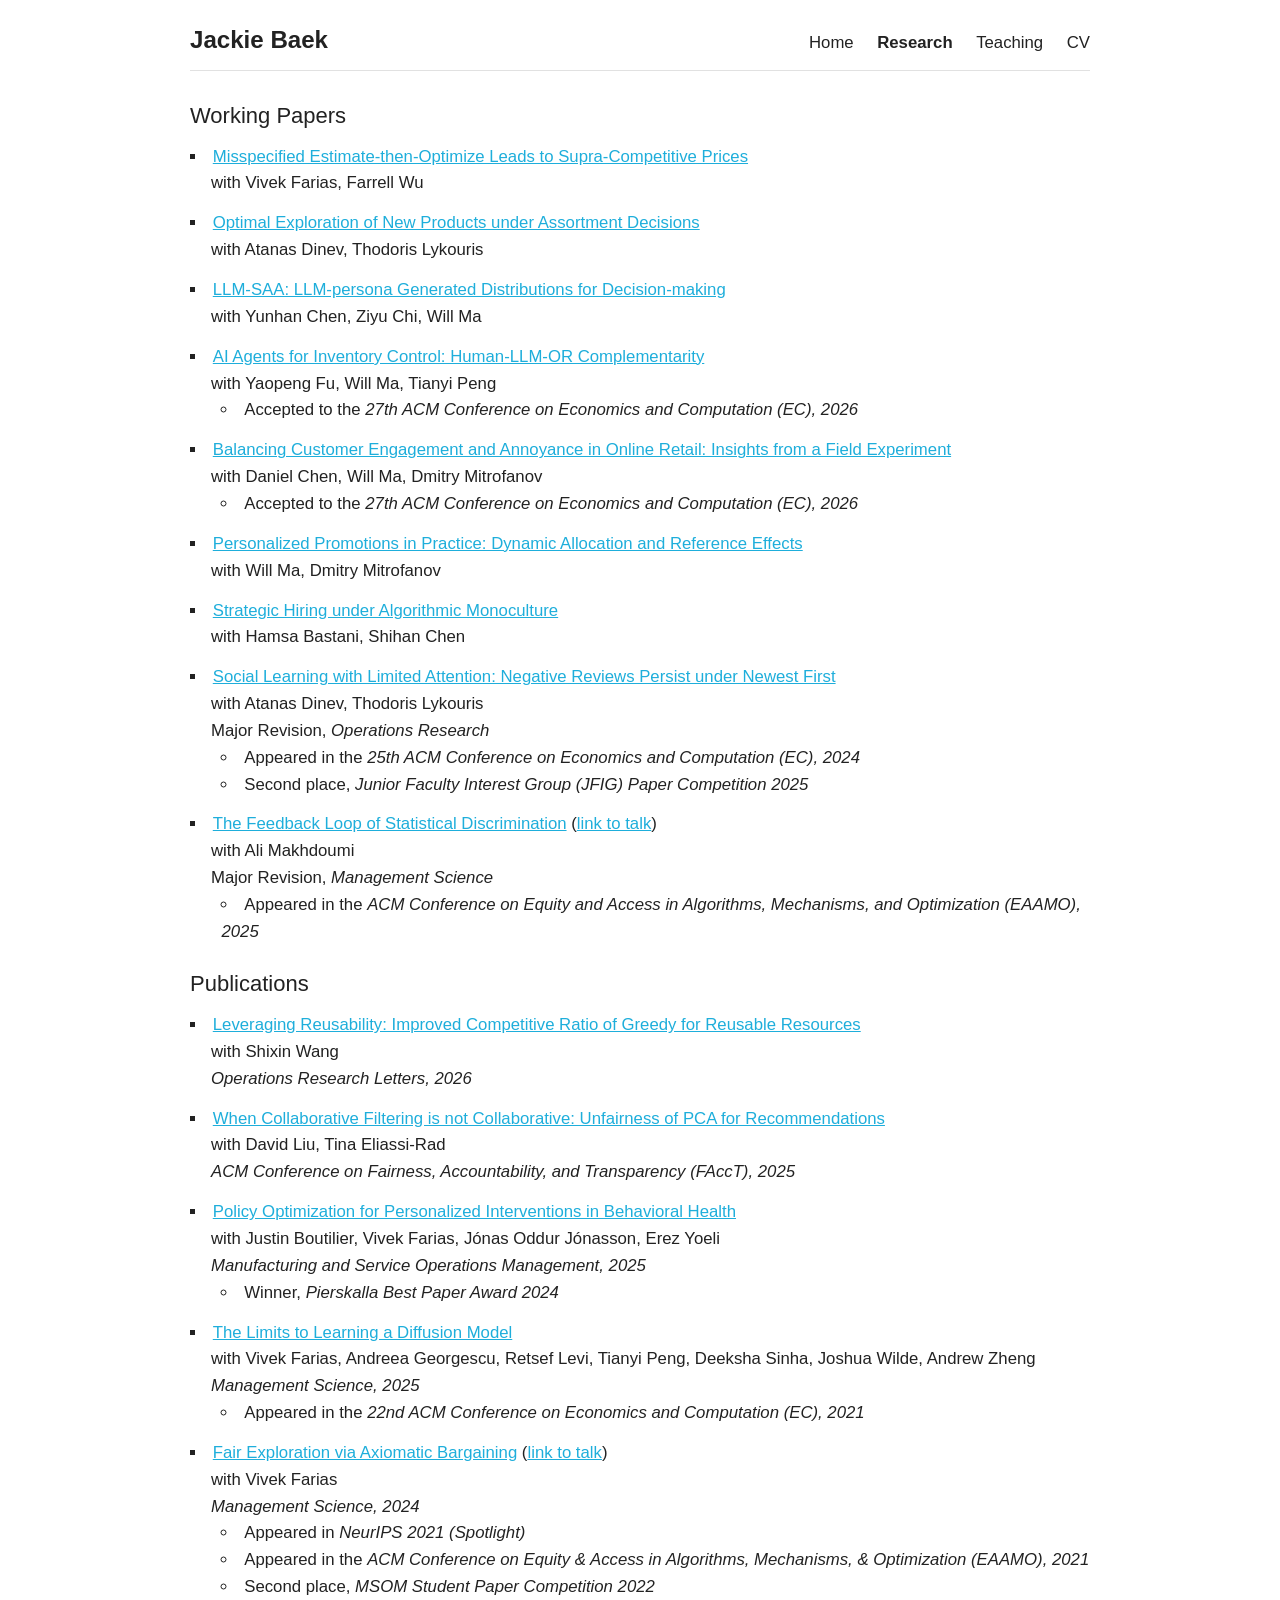
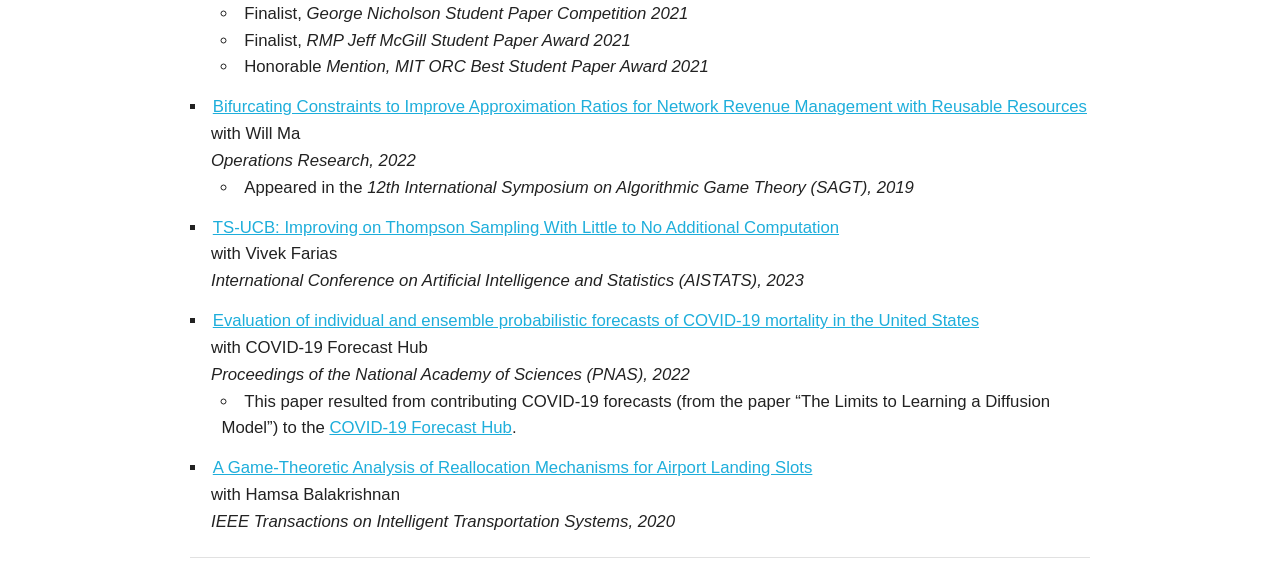
==== publications.html @ e0894643 "update" ====
<!DOCTYPE html>
<html lang="en">
<head>

<!-- Google tag (gtag.js) -->
<script async src="https://www.googletagmanager.com/gtag/js?id=G-JCWWLEYW8F"></script>
<script>
  window.dataLayer = window.dataLayer || [];
  function gtag(){dataLayer.push(arguments);}
  gtag('js', new Date());

  gtag('config', 'G-JCWWLEYW8F');
</script>

  <!-- Basic Page Needs
  –––––––––––––––––––––––––––––––––––––––––––––––––– -->
  <meta charset="utf-8">
  <title>Jackie Baek — Research</title>
  <meta name="description" content="">
  <meta name="author" content="">

  <!-- Mobile Specific Metas
  –––––––––––––––––––––––––––––––––––––––––––––––––– -->
  <meta name="viewport" content="width=device-width, initial-scale=1">

  <!-- FONT
  –––––––––––––––––––––––––––––––––––––––––––––––––– -->
  <link href='https://fonts.googleapis.com/css?family=Open+Sans' rel='stylesheet' type='text/css'>

  <!-- CSS
  –––––––––––––––––––––––––––––––––––––––––––––––––– -->
  <link rel="stylesheet" href="normalize.css">
  <link rel="stylesheet" href="skeleton.css">

  <style>
    .topnav { margin-top: 2rem; font-size: 1.6rem; display: flex; align-items: baseline; justify-content: space-between; }
    .topnav .brand { color: #222; text-decoration: none; font-size: 2.3rem; font-weight: 600; }
    .topnav .navlinks a { color: #222; text-decoration: none; margin-left: 1.8rem; }
    .topnav .navlinks a:hover { text-decoration: underline; }
    .topnav .navlinks a.active { font-weight: 600; }
    .topnav-rule { margin: 1rem 0 0 0; }
  </style>

</head>
<body>

  <!-- Primary Page Layout
  –––––––––––––––––––––––––––––––––––––––––––––––––– -->
  <div class="container">

    <div class="topnav">
        <a href="index.html" class="brand">Jackie Baek</a>
        <div class="navlinks">
            <a href="index.html">Home</a>
            <a href="publications.html" class="active">Research</a>
            <a href="teaching.html">Teaching</a>
            <a href="CV/baek_cv.pdf">CV</a>
        </div>
    </div>

    <hr class="topnav-rule">

          <!-- <h4 style="margin-top: 4%"> Research </h4> -->

          <h6  style="font-size: 22px; font-weight: 400; margin-top: 3%"> Working Papers </h6>
    <ul>

            <li>
                <a href="https://arxiv.org/abs/2605.16064">Misspecified Estimate-then-Optimize Leads to
Supra-Competitive Prices</a>
                <dd>with Vivek Farias, Farrell Wu</dd>
            </li>


            <li>
                <a href="https://arxiv.org/abs/2604.18800">Optimal Exploration of New Products under Assortment Decisions</a>
                <dd>with Atanas Dinev, Thodoris Lykouris</dd>
            </li>



            <li>
                <a href="https://arxiv.org/abs/2602.06357">LLM-SAA: LLM-persona Generated Distributions for Decision-making</a>
                <dd>with Yunhan Chen, Ziyu Chi, Will Ma</dd>
            </li>

            <li>
                <a href="https://arxiv.org/abs/2602.12631">AI Agents for Inventory Control: Human-LLM-OR Complementarity</a>
                <dd>with Yaopeng Fu, Will Ma, Tianyi Peng</dd>
                <ul>
                    <li class='sub'> Accepted to the <em>27th ACM Conference on Economics and Computation (EC), 2026</em></li>
                </ul>
            </li>

            <li>
                <a href="https://papers.ssrn.com/sol3/papers.cfm?abstract_id=6165626">Balancing Customer Engagement and Annoyance in Online Retail: Insights from a Field Experiment</a>
                <dd>with Daniel Chen, Will Ma, Dmitry Mitrofanov</dd>
                <ul>
                    <li class='sub'> Accepted to the <em>27th ACM Conference on Economics and Computation (EC), 2026</em></li>
                </ul>
            </li>

            <li>
                <a href="https://arxiv.org/abs/2512.23781">Personalized Promotions in Practice: Dynamic Allocation and Reference Effects</a>
                <dd>with Will Ma, Dmitry Mitrofanov</dd>
            </li>


            <li>
                <a href="https://arxiv.org/abs/2502.20063">Strategic Hiring under Algorithmic Monoculture </a>
                <dd>with Hamsa Bastani, Shihan Chen</dd>
            </li>

            <li>
                <a href="https://arxiv.org/abs/2406.06929">Social Learning with Limited Attention: Negative Reviews Persist under Newest First</a>
                <dd>with Atanas Dinev, Thodoris Lykouris</dd>
                <dd>Major Revision, <em>Operations Research</em></dd>
                <ul>
                    <!-- <li class='sub'> Accepted to <em>EC 2024</em></li> -->
                    <li class='sub'> Appeared in the <em>25th ACM Conference on Economics and Computation (EC), 2024</em></li>
                    <li class='sub'> Second place, <em>Junior Faculty Interest Group (JFIG) Paper Competition 2025</em></li>
                </ul>
            </li>

            <li>
                <a href="https://papers.ssrn.com/sol3/papers.cfm?abstract_id=4658797">The Feedback Loop of Statistical Discrimination</a>
                (<a href="https://www.birs.ca/events/2025/5-day-workshops/25w5464/videos/watch/202503061032-Baek.html">link to talk</a>)
                <dd>with Ali Makhdoumi</dd>
                <dd>Major Revision, <em>Management Science</em></dd>
                <ul>
                    <li class='sub'>Appeared in the <em>ACM Conference on Equity and Access in Algorithms, Mechanisms, and Optimization (EAAMO), 2025</em></li>
                </ul>
            </li>


    </ul>

          <h6  style="font-size: 22px; font-weight: 400"> Publications </h6>
    <ul>

            <li>
                <a href="https://www.sciencedirect.com/science/article/pii/S0167637726000775">Leveraging Reusability: Improved Competitive Ratio of Greedy for Reusable Resources</a>
                <dd>with Shixin Wang</dd>
                <dd><em>Operations Research Letters, 2026</em></dd>
            </li>


            <li>
                <a href="https://dl.acm.org/doi/10.1145/3715275.3732190">When Collaborative Filtering is not Collaborative: Unfairness of PCA for Recommendations</a>
                <dd>with David Liu, Tina Eliassi-Rad</dd>
                <dd><em>ACM Conference on Fairness, Accountability, and Transparency (FAccT), 2025</em></dd>
            </li>



            <li>
                <a href="https://pubsonline.informs.org/doi/full/10.1287/msom.2023.0548">Policy Optimization for Personalized Interventions in Behavioral Health</a>
                <dd>with Justin Boutilier, Vivek Farias, Jónas Oddur Jónasson, Erez Yoeli</dd>
                <dd><em> Manufacturing and Service Operations Management, 2025</em></dd>
                <ul>
                    <li class='sub'> Winner, <em>Pierskalla Best Paper Award 2024</em></li>
                </ul>
            </li>

            <li>
                <a href="https://pubsonline.informs.org/doi/full/10.1287/mnsc.2022.02953">The Limits to Learning a Diffusion Model</a>
                <dd>with Vivek Farias, Andreea Georgescu, Retsef Levi, Tianyi Peng, Deeksha Sinha, Joshua Wilde, Andrew Zheng</dd>
                <dd><em>Management Science, 2025</em></dd>
                <ul>
                    <li class='sub'> Appeared in the <em>22nd ACM Conference on Economics and Computation (EC), 2021</em></li>
                </ul>

            </li>
            <li>
                <a href="https://pubsonline.informs.org/doi/abs/10.1287/mnsc.2022.01985">Fair Exploration via Axiomatic Bargaining</a> (<a href="https://www.youtube.com/watch?v=iFa1ZMppth8">link to talk</a>)
                <dd>with Vivek Farias</dd>
                <dd><em>Management Science, 2024</em></dd>

      <ul>
        <li class='sub'> Appeared in <em>NeurIPS 2021 (Spotlight)</em> </li>
        <li class='sub'> Appeared in the <em>ACM Conference on Equity & Access in Algorithms, Mechanisms, & Optimization (EAAMO), 2021</em></li>
        <li class='sub'> Second place, <em>MSOM Student Paper Competition 2022</em> </li>
        <li class='sub'> Finalist, <em>George Nicholson Student Paper Competition 2021</em> </li>
        <li class='sub'> Finalist, <em>RMP Jeff McGill Student Paper Award 2021</em> </li>
        <li class='sub'> Honorable <em>Mention, MIT ORC Best Student Paper Award 2021</em> </li>
      </ul>
            </li>


            <li>
                <a href="https://pubsonline.informs.org/doi/abs/10.1287/opre.2022.2282">Bifurcating Constraints to Improve Approximation Ratios for Network Revenue Management with Reusable Resources </a>
                <dd>with Will Ma</dd>
                <dd><em>Operations Research, 2022</em></dd>
                <ul>
                    <li class='sub'>Appeared in the <em>12th International Symposium on Algorithmic Game Theory (SAGT), 2019</em></li>
                </ul>

            </li>

            <li>
                <a href="https://proceedings.mlr.press/v206/baek23a.html">TS-UCB: Improving on Thompson Sampling With Little to No Additional Computation</a>
                <dd>with Vivek Farias</dd>
                <dd><em>International Conference on Artificial Intelligence and Statistics (AISTATS), 2023</em></dd>
            </li>



            <li>
              <a href="https://www.pnas.org/doi/10.1073/pnas.2113561119">Evaluation of individual and ensemble probabilistic forecasts of COVID-19 mortality in the United States</a>
              <dd>with COVID-19 Forecast Hub</dd>
                <dd><em> Proceedings of the National Academy of Sciences (PNAS), 2022</em></dd>
      <ul>
  <li class='sub'>This paper resulted from contributing COVID-19 forecasts (from the paper “The Limits to Learning a Diffusion Model”) to the <a href="https://covid19forecasthub.org/">COVID-19 Forecast Hub</a>.</li>
      </ul>
            </li>

            <li>
                <a href="https://ieeexplore.ieee.org/abstract/document/8835079">A Game-Theoretic Analysis of Reallocation Mechanisms for Airport Landing Slots</a>
                <dd>with Hamsa Balakrishnan</dd>
                <dd><em>IEEE Transactions on Intelligent Transportation Systems, 2020</em></dd>
            </li>
    </ul>

    <hr>


  </div>

<!-- End Document
  –––––––––––––––––––––––––––––––––––––––––––––––––– -->
</body>
</html>
---- skeleton.css ----
/*
* Skeleton V2.0.4
* Copyright 2014, Dave Gamache
* www.getskeleton.com
* Free to use under the MIT license.
* http://www.opensource.org/licenses/mit-license.php
* 12/29/2014
*/


/* Table of contents
â€“â€“â€“â€“â€“â€“â€“â€“â€“â€“â€“â€“â€“â€“â€“â€“â€“â€“â€“â€“â€“â€“â€“â€“â€“â€“â€“â€“â€“â€“â€“â€“â€“â€“â€“â€“â€“â€“â€“â€“â€“â€“â€“â€“â€“â€“â€“â€“â€“â€“
- Grid
- Base Styles
- Typography
- Links
- Buttons
- Forms
- Lists
- Code
- Tables
- Spacing
- Utilities
- Clearing
- Media Queries
*/


/* Grid
â€“â€“â€“â€“â€“â€“â€“â€“â€“â€“â€“â€“â€“â€“â€“â€“â€“â€“â€“â€“â€“â€“â€“â€“â€“â€“â€“â€“â€“â€“â€“â€“â€“â€“â€“â€“â€“â€“â€“â€“â€“â€“â€“â€“â€“â€“â€“â€“â€“â€“ */
.container {
  position: relative;
  width: 100%;
  max-width: 900px;
  margin: 0 auto;
  padding: 0 20px;
  box-sizing: border-box; }
.column,
.columns {
  width: 100%;
  float: left;
  box-sizing: border-box; }

/* For devices larger than 400px */
@media (min-width: 400px) {
  .container {
    width: 85%;
    padding: 0; }
}

/* For devices larger than 550px */
@media (min-width: 550px) {
  .container {
    width: 80%; }
  .column,
  .columns {
    margin-left: 4%; }
  .column:first-child,
  .columns:first-child {
    margin-left: 0; }

  .one.column,
  .one.columns                    { width: 4.66666666667%; }
  .two.columns                    { width: 13.3333333333%; }
  .three.columns                  { width: 22%;            }
  .four.columns                   { width: 30.6666666667%; }
  .five.columns                   { width: 39.3333333333%; }
  .six.columns                    { width: 48%;            }
  .seven.columns                  { width: 56.6666666667%; }
  .eight.columns                  { width: 65.3333333333%; }
  .nine.columns                   { width: 74.0%;          }
  .ten.columns                    { width: 82.6666666667%; }
  .eleven.columns                 { width: 91.3333333333%; }
  .twelve.columns                 { width: 100%; margin-left: 0; }

  .one-third.column               { width: 30.6666666667%; }
  .two-thirds.column              { width: 65.3333333333%; }

  .one-half.column                { width: 48%; }

  /* Offsets */
  .offset-by-one.column,
  .offset-by-one.columns          { margin-left: 8.66666666667%; }
  .offset-by-two.column,
  .offset-by-two.columns          { margin-left: 17.3333333333%; }
  .offset-by-three.column,
  .offset-by-three.columns        { margin-left: 26%;            }
  .offset-by-four.column,
  .offset-by-four.columns         { margin-left: 34.6666666667%; }
  .offset-by-five.column,
  .offset-by-five.columns         { margin-left: 43.3333333333%; }
  .offset-by-six.column,
  .offset-by-six.columns          { margin-left: 52%;            }
  .offset-by-seven.column,
  .offset-by-seven.columns        { margin-left: 60.6666666667%; }
  .offset-by-eight.column,
  .offset-by-eight.columns        { margin-left: 69.3333333333%; }
  .offset-by-nine.column,
  .offset-by-nine.columns         { margin-left: 78.0%;          }
  .offset-by-ten.column,
  .offset-by-ten.columns          { margin-left: 86.6666666667%; }
  .offset-by-eleven.column,
  .offset-by-eleven.columns       { margin-left: 95.3333333333%; }

  .offset-by-one-third.column,
  .offset-by-one-third.columns    { margin-left: 34.6666666667%; }
  .offset-by-two-thirds.column,
  .offset-by-two-thirds.columns   { margin-left: 69.3333333333%; }

  .offset-by-one-half.column,
  .offset-by-one-half.columns     { margin-left: 52%; }

}


/* Base Styles
â€“â€“â€“â€“â€“â€“â€“â€“â€“â€“â€“â€“â€“â€“â€“â€“â€“â€“â€“â€“â€“â€“â€“â€“â€“â€“â€“â€“â€“â€“â€“â€“â€“â€“â€“â€“â€“â€“â€“â€“â€“â€“â€“â€“â€“â€“â€“â€“â€“â€“ */
/* NOTE
html is set to 62.5% so that all the REM measurements throughout Skeleton
are based on 10px sizing. So basically 1.5rem = 15px :) */
html {
  font-size: 65.5%; }
body {
  font-size: 1.6em; /* currently ems cause chrome bug misinterpreting rems on body element */
  line-height: 1.6;
  font-weight: 200;
  font-family: "Raleway", "HelveticaNeue", "Helvetica Neue", "Open+Sans" Helvetica, Arial, sans-serif;
  color: #222; }


/* Typography
â€“â€“â€“â€“â€“â€“â€“â€“â€“â€“â€“â€“â€“â€“â€“â€“â€“â€“â€“â€“â€“â€“â€“â€“â€“â€“â€“â€“â€“â€“â€“â€“â€“â€“â€“â€“â€“â€“â€“â€“â€“â€“â€“â€“â€“â€“â€“â€“â€“â€“ */
h1, h2, h3, h4, h5, h6 {
  margin-top: 0;
  margin-bottom: 2rem;
  font-weight: 200; }
h1 { font-size: 4.0rem; line-height: 1.2;  letter-spacing: -.1rem;}
h2 { font-size: 3.6rem; line-height: 1.25; letter-spacing: -.1rem; }
h3 { font-size: 3.0rem; line-height: 1.3;  letter-spacing: -.1rem; }
h4 { font-size: 2.4rem; line-height: 1.35; letter-spacing: -.08rem; }
h5 { font-size: 1.8rem; line-height: 1.2;  letter-spacing: -.05rem; }
h6 { font-size: 1.5rem; line-height: 1.6;  letter-spacing: 0; }

/* Larger than phablet */
@media (min-width: 550px) {
  h1 { font-size: 5.0rem; }
  h2 { font-size: 4.2rem; }
  h3 { font-size: 3.6rem; }
  h4 { font-size: 3.0rem; }
  h5 { font-size: 2.4rem; }
  h6 { font-size: 2.2rem; margin-top: 2.0rem; margin-bottom: 1.0rem;}
}

p {
  margin-top: 0; }


/* Links
â€“â€“â€“â€“â€“â€“â€“â€“â€“â€“â€“â€“â€“â€“â€“â€“â€“â€“â€“â€“â€“â€“â€“â€“â€“â€“â€“â€“â€“â€“â€“â€“â€“â€“â€“â€“â€“â€“â€“â€“â€“â€“â€“â€“â€“â€“â€“â€“â€“â€“ */
a {
  color: #1EAEDB; }
a:hover {
  color: #0FA0CE; }


/* Buttons
â€“â€“â€“â€“â€“â€“â€“â€“â€“â€“â€“â€“â€“â€“â€“â€“â€“â€“â€“â€“â€“â€“â€“â€“â€“â€“â€“â€“â€“â€“â€“â€“â€“â€“â€“â€“â€“â€“â€“â€“â€“â€“â€“â€“â€“â€“â€“â€“â€“â€“ */
.button,
button,
input[type="submit"],
input[type="reset"],
input[type="button"] {
  display: inline-block;
  height: 38px;
  padding: 0 30px;
  color: #555;
  text-align: center;
  font-size: 11px;
  font-weight: 600;
  line-height: 38px;
  letter-spacing: .1rem;
  text-transform: uppercase;
  text-decoration: none;
  white-space: nowrap;
  background-color: transparent;
  border-radius: 4px;
  border: 1px solid #bbb;
  cursor: pointer;
  box-sizing: border-box; }
.button:hover,
button:hover,
input[type="submit"]:hover,
input[type="reset"]:hover,
input[type="button"]:hover,
.button:focus,
button:focus,
input[type="submit"]:focus,
input[type="reset"]:focus,
input[type="button"]:focus {
  color: #333;
  border-color: #888;
  outline: 0; }
.button.button-primary,
button.button-primary,
input[type="submit"].button-primary,
input[type="reset"].button-primary,
input[type="button"].button-primary {
  color: #FFF;
  background-color: #33C3F0;
  border-color: #33C3F0; }
.button.button-primary:hover,
button.button-primary:hover,
input[type="submit"].button-primary:hover,
input[type="reset"].button-primary:hover,
input[type="button"].button-primary:hover,
.button.button-primary:focus,
button.button-primary:focus,
input[type="submit"].button-primary:focus,
input[type="reset"].button-primary:focus,
input[type="button"].button-primary:focus {
  color: #FFF;
  background-color: #1EAEDB;
  border-color: #1EAEDB; }


/* Forms
â€“â€“â€“â€“â€“â€“â€“â€“â€“â€“â€“â€“â€“â€“â€“â€“â€“â€“â€“â€“â€“â€“â€“â€“â€“â€“â€“â€“â€“â€“â€“â€“â€“â€“â€“â€“â€“â€“â€“â€“â€“â€“â€“â€“â€“â€“â€“â€“â€“â€“ */
input[type="email"],
input[type="number"],
input[type="search"],
input[type="text"],
input[type="tel"],
input[type="url"],
input[type="password"],
textarea,
select {
  height: 38px;
  padding: 6px 10px; /* The 6px vertically centers text on FF, ignored by Webkit */
  background-color: #fff;
  border: 1px solid #D1D1D1;
  border-radius: 4px;
  box-shadow: none;
  box-sizing: border-box; }
/* Removes awkward default styles on some inputs for iOS */
input[type="email"],
input[type="number"],
input[type="search"],
input[type="text"],
input[type="tel"],
input[type="url"],
input[type="password"],
textarea {
  -webkit-appearance: none;
     -moz-appearance: none;
          appearance: none; }
textarea {
  min-height: 65px;
  padding-top: 6px;
  padding-bottom: 6px; }
input[type="email"]:focus,
input[type="number"]:focus,
input[type="search"]:focus,
input[type="text"]:focus,
input[type="tel"]:focus,
input[type="url"]:focus,
input[type="password"]:focus,
textarea:focus,
select:focus {
  border: 1px solid #33C3F0;
  outline: 0; }
label,
legend {
  display: block;
  margin-bottom: .5rem;
  font-weight: 600; }
fieldset {
  padding: 0;
  border-width: 0; }
input[type="checkbox"],
input[type="radio"] {
  display: inline; }
label > .label-body {
  display: inline-block;
  margin-left: .5rem;
  font-weight: normal; }


/* Lists
â€“â€“â€“â€“â€“â€“â€“â€“â€“â€“â€“â€“â€“â€“â€“â€“â€“â€“â€“â€“â€“â€“â€“â€“â€“â€“â€“â€“â€“â€“â€“â€“â€“â€“â€“â€“â€“â€“â€“â€“â€“â€“â€“â€“â€“â€“â€“â€“â€“â€“ */
ul {
  list-style: square inside; margin-bottom: 1.5rem;}
ol {
  list-style: decimal inside; }
ol, ul {
  padding-left: 0;
  margin-top: 0; }
ul ul,
ul ol,
ol ol,
ol ul {
  list-style: circle inside;
  margin: 0.0rem 0 0.0rem 3rem;
  font-size: 100%; }

li {
  margin-bottom: 1.25rem;
}

li.sub {
    margin-bottom:0;
}

/* Paper
â€“â€“â€“â€“â€“â€“â€“â€“â€“â€“â€“â€“â€“â€“â€“â€“â€“â€“â€“â€“â€“â€“â€“â€“â€“â€“â€“â€“â€“â€“â€“â€“â€“â€“â€“â€“â€“â€“â€“â€“â€“â€“â€“â€“â€“â€“â€“â€“â€“â€“ */
paper {
  display: block;
  margin: 0 1.2rem;
  font-size: 90%;
  white-space: nowrap;
  background: #F1F1F1;
  border: 1px solid #E1E1E1;
  border-radius: 4px;
  padding: 1rem 1.5rem;
  white-space: pre; }

pre > paper {
}

/* Code
â€“â€“â€“â€“â€“â€“â€“â€“â€“â€“â€“â€“â€“â€“â€“â€“â€“â€“â€“â€“â€“â€“â€“â€“â€“â€“â€“â€“â€“â€“â€“â€“â€“â€“â€“â€“â€“â€“â€“â€“â€“â€“â€“â€“â€“â€“â€“â€“â€“â€“ */
code {
  padding: .2rem .5rem;
  margin: 0 .2rem;
  font-size: 90%;
  white-space: nowrap;
  background: #F1F1F1;
  border: 1px solid #E1E1E1;
  border-radius: 4px; }
pre > code {
  display: block;
  padding: 1rem 1.5rem;
  white-space: pre; }


/* Tables
â€“â€“â€“â€“â€“â€“â€“â€“â€“â€“â€“â€“â€“â€“â€“â€“â€“â€“â€“â€“â€“â€“â€“â€“â€“â€“â€“â€“â€“â€“â€“â€“â€“â€“â€“â€“â€“â€“â€“â€“â€“â€“â€“â€“â€“â€“â€“â€“â€“â€“ */
th,
td {
  padding: 12px 15px;
  text-align: left;
  border-bottom: 1px solid #E1E1E1; }
th:first-child,
td:first-child {
  padding-left: 0; }
th:last-child,
td:last-child {
  padding-right: 0; }


/* Spacing
â€“â€“â€“â€“â€“â€“â€“â€“â€“â€“â€“â€“â€“â€“â€“â€“â€“â€“â€“â€“â€“â€“â€“â€“â€“â€“â€“â€“â€“â€“â€“â€“â€“â€“â€“â€“â€“â€“â€“â€“â€“â€“â€“â€“â€“â€“â€“â€“â€“â€“ */
button,
.button {
  margin-bottom: 1rem; }
input,
textarea,
select,
fieldset {
  margin-bottom: 1.5rem; }
center {
    margin-top: -15px;
    margin-bottom: 10px;
}

pre,
blockquote,
dl,
figure,
table,
p,
ul,
ol,
form {
  margin-bottom: 2rem; }
dd {
    margin-left: 21px;
    margin-top: 0px;
}



/* Utilities
â€“â€“â€“â€“â€“â€“â€“â€“â€“â€“â€“â€“â€“â€“â€“â€“â€“â€“â€“â€“â€“â€“â€“â€“â€“â€“â€“â€“â€“â€“â€“â€“â€“â€“â€“â€“â€“â€“â€“â€“â€“â€“â€“â€“â€“â€“â€“â€“â€“â€“ */
.u-full-width {
  width: 100%;
  box-sizing: border-box; }
.u-max-full-width {
  max-width: 100%;
  box-sizing: border-box; }
.u-pull-right {
  float: right; }
.u-pull-left {
  float: left; }


/* Misc
â€“â€“â€“â€“â€“â€“â€“â€“â€“â€“â€“â€“â€“â€“â€“â€“â€“â€“â€“â€“â€“â€“â€“â€“â€“â€“â€“â€“â€“â€“â€“â€“â€“â€“â€“â€“â€“â€“â€“â€“â€“â€“â€“â€“â€“â€“â€“â€“â€“â€“ */
hr {
  margin-top: 2rem;
  margin-bottom: 2rem;
  border-width: 0;
  border-top: 1px solid #E1E1E1; }


/* Clearing
â€“â€“â€“â€“â€“â€“â€“â€“â€“â€“â€“â€“â€“â€“â€“â€“â€“â€“â€“â€“â€“â€“â€“â€“â€“â€“â€“â€“â€“â€“â€“â€“â€“â€“â€“â€“â€“â€“â€“â€“â€“â€“â€“â€“â€“â€“â€“â€“â€“â€“ */

/* Self Clearing Goodness */
.container:after,
.row:after,
.u-cf {
  content: "";
  display: table;
  clear: both; }


/* Media Queries
â€“â€“â€“â€“â€“â€“â€“â€“â€“â€“â€“â€“â€“â€“â€“â€“â€“â€“â€“â€“â€“â€“â€“â€“â€“â€“â€“â€“â€“â€“â€“â€“â€“â€“â€“â€“â€“â€“â€“â€“â€“â€“â€“â€“â€“â€“â€“â€“â€“â€“ */
/*
Note: The best way to structure the use of media queries is to create the queries
near the relevant code. For example, if you wanted to change the styles for buttons
on small devices, paste the mobile query code up in the buttons section and style it
there.
*/


/* Larger than mobile */
@media (min-width: 400px) {}

/* Larger than phablet (also point when grid becomes active) */
@media (min-width: 550px) {}

/* Larger than tablet */
@media (min-width: 750px) {}

/* Larger than desktop */
@media (min-width: 1000px) {}

/* Larger than Desktop HD */
@media (min-width: 1200px) {}


.hidelink { color: #222; text-decoration: none; }
img { max-width: 100%; }

/**
 * Syntax highlighting styles
 */
.highlight {
  background: #fff; }
  .highlight .c {
    color: #998;
    font-style: italic; }
  .highlight .err {
    color: #a61717;
    background-color: #e3d2d2; }
  .highlight .k {
    font-weight: bold; }
  .highlight .o {
    font-weight: bold; }
  .highlight .cm {
    color: #998;
    font-style: italic; }
  .highlight .cp {
    color: #999;
    font-weight: bold; }
  .highlight .c1 {
    color: #998;
    font-style: italic; }
  .highlight .cs {
    color: #999;
    font-weight: bold;
    font-style: italic; }
  .highlight .gd {
    color: #000;
    background-color: #fdd; }
  .highlight .gd .x {
    color: #000;
    background-color: #faa; }
  .highlight .ge {
    font-style: italic; }
  .highlight .gr {
    color: #a00; }
  .highlight .gh {
    color: #999; }
  .highlight .gi {
    color: #000;
    background-color: #dfd; }
  .highlight .gi .x {
    color: #000;
    background-color: #afa; }
  .highlight .go {
    color: #888; }
  .highlight .gp {
    color: #555; }
  .highlight .gs {
    font-weight: bold; }
  .highlight .gu {
    color: #aaa; }
  .highlight .gt {
    color: #a00; }
  .highlight .kc {
    font-weight: bold; }
  .highlight .kd {
    font-weight: bold; }
  .highlight .kp {
    font-weight: bold; }
  .highlight .kr {
    font-weight: bold; }
  .highlight .kt {
    color: #458;
    font-weight: bold; }
  .highlight .m {
    color: #099; }
  .highlight .s {
    color: #d14; }
  .highlight .na {
    color: #008080; }
  .highlight .nb {
    color: #0086B3; }
  .highlight .nc {
    color: #458;
    font-weight: bold; }
  .highlight .no {
    color: #008080; }
  .highlight .ni {
    color: #800080; }
  .highlight .ne {
    color: #900;
    font-weight: bold; }
  .highlight .nf {
    color: #900;
    font-weight: bold; }
  .highlight .nn {
    color: #555; }
  .highlight .nt {
    color: #000080; }
  .highlight .nv {
    color: #008080; }
  .highlight .ow {
    font-weight: bold; }
  .highlight .w {
    color: #bbb; }
  .highlight .mf {
    color: #099; }
  .highlight .mh {
    color: #099; }
  .highlight .mi {
    color: #099; }
  .highlight .mo {
    color: #099; }
  .highlight .sb {
    color: #d14; }
  .highlight .sc {
    color: #d14; }
  .highlight .sd {
    color: #d14; }
  .highlight .s2 {
    color: #d14; }
  .highlight .se {
    color: #d14; }
  .highlight .sh {
    color: #d14; }
  .highlight .si {
    color: #d14; }
  .highlight .sx {
    color: #d14; }
  .highlight .sr {
    color: #009926; }
  .highlight .s1 {
    color: #d14; }
  .highlight .ss {
    color: #990073; }
  .highlight .bp {
    color: #999; }
  .highlight .vc {
    color: #008080; }
  .highlight .vg {
    color: #008080; }
  .highlight .vi {
    color: #008080; }
  .highlight .il {
    color: #099; }
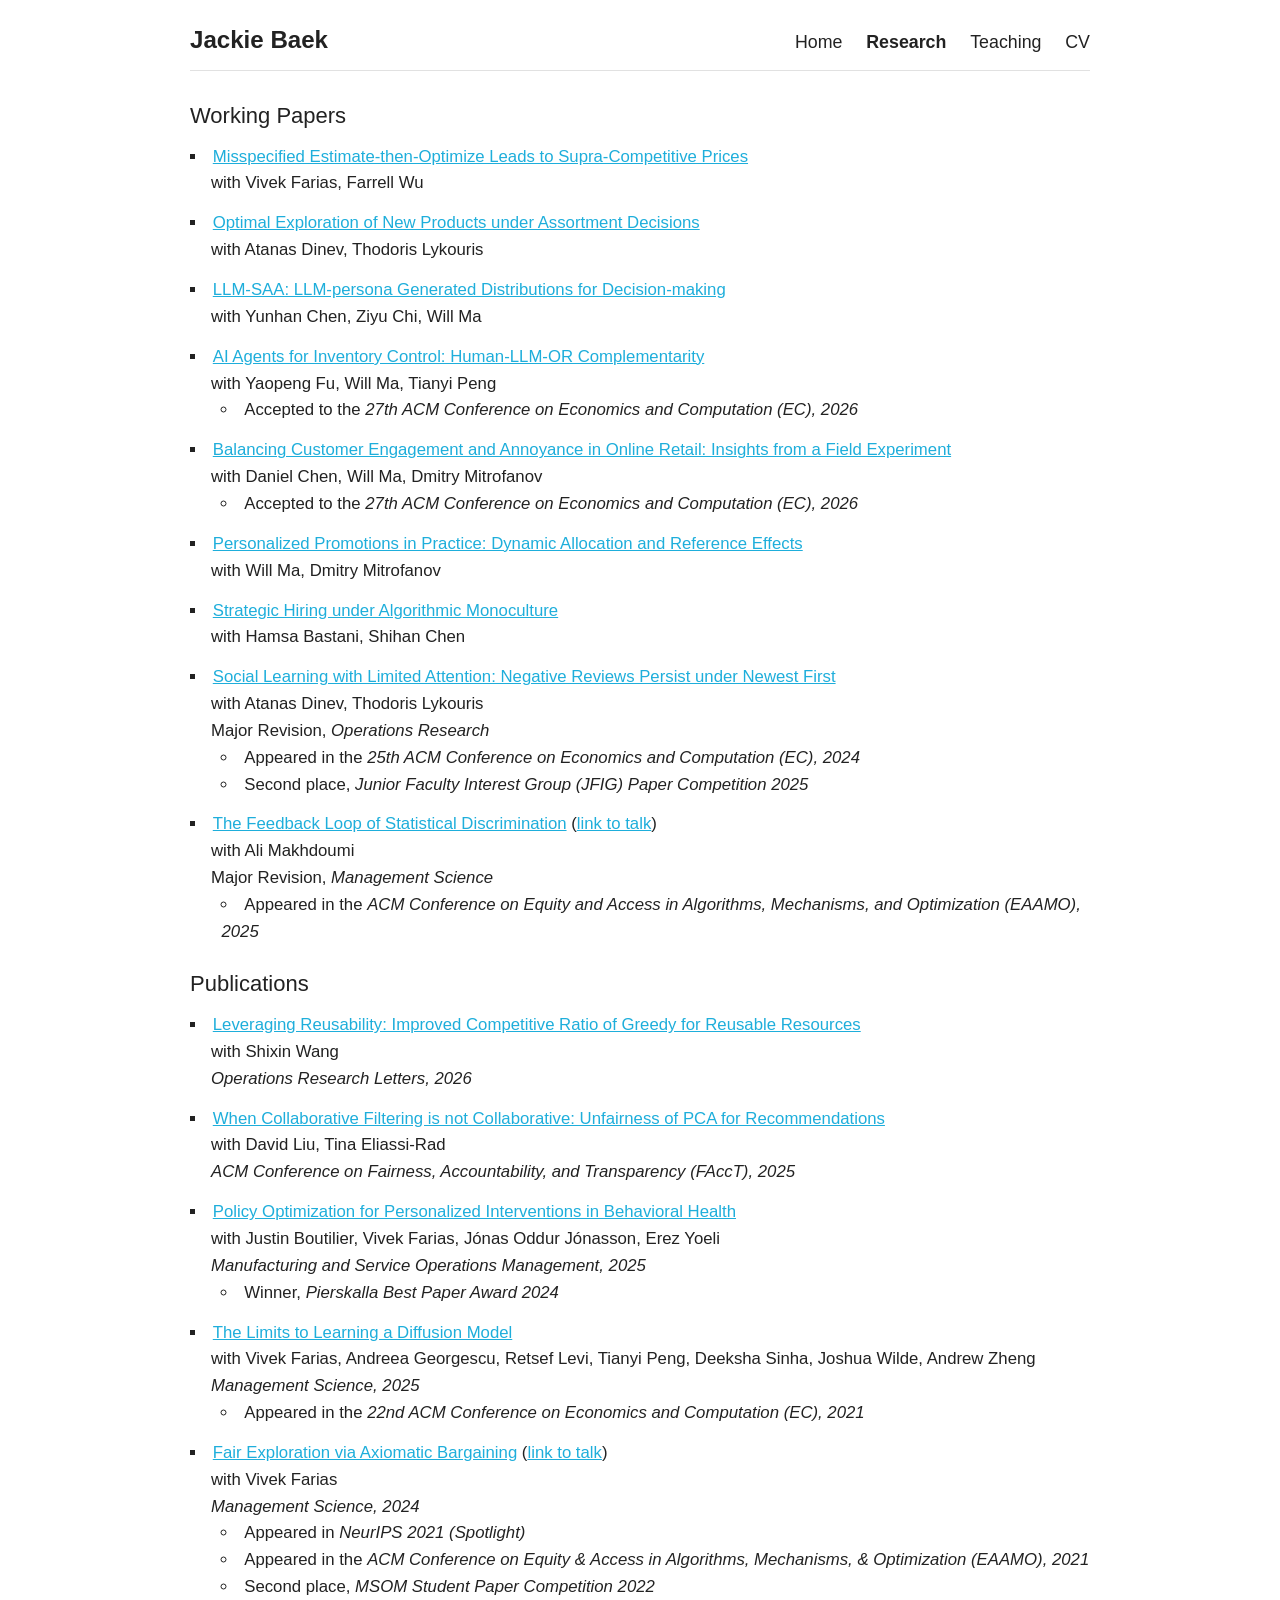
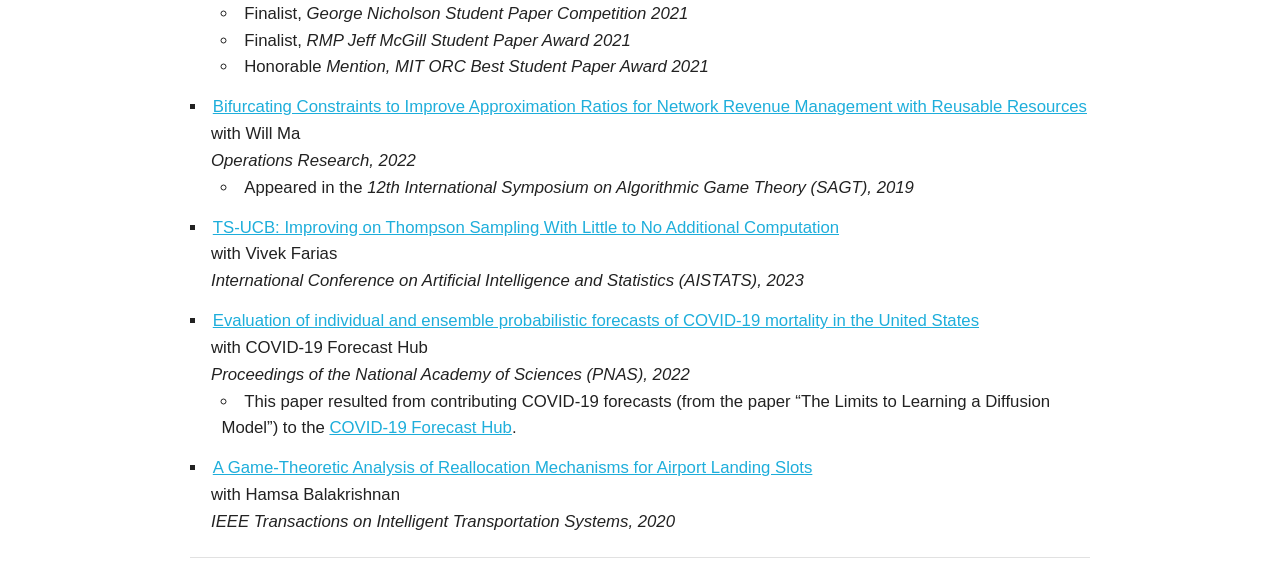
==== commit cf52040f: "udate" ====
--- a/publications.html
+++ b/publications.html
@@ -33,7 +33,7 @@
   <link rel="stylesheet" href="skeleton.css">
 
   <style>
-    .topnav { margin-top: 2rem; font-size: 1.6rem; display: flex; align-items: baseline; justify-content: space-between; }
+    .topnav { margin-top: 2rem; font-size: 1.7rem; display: flex; align-items: baseline; justify-content: space-between; }
     .topnav .brand { color: #222; text-decoration: none; font-size: 2.3rem; font-weight: 600; }
     .topnav .navlinks a { color: #222; text-decoration: none; margin-left: 1.8rem; }
     .topnav .navlinks a:hover { text-decoration: underline; }
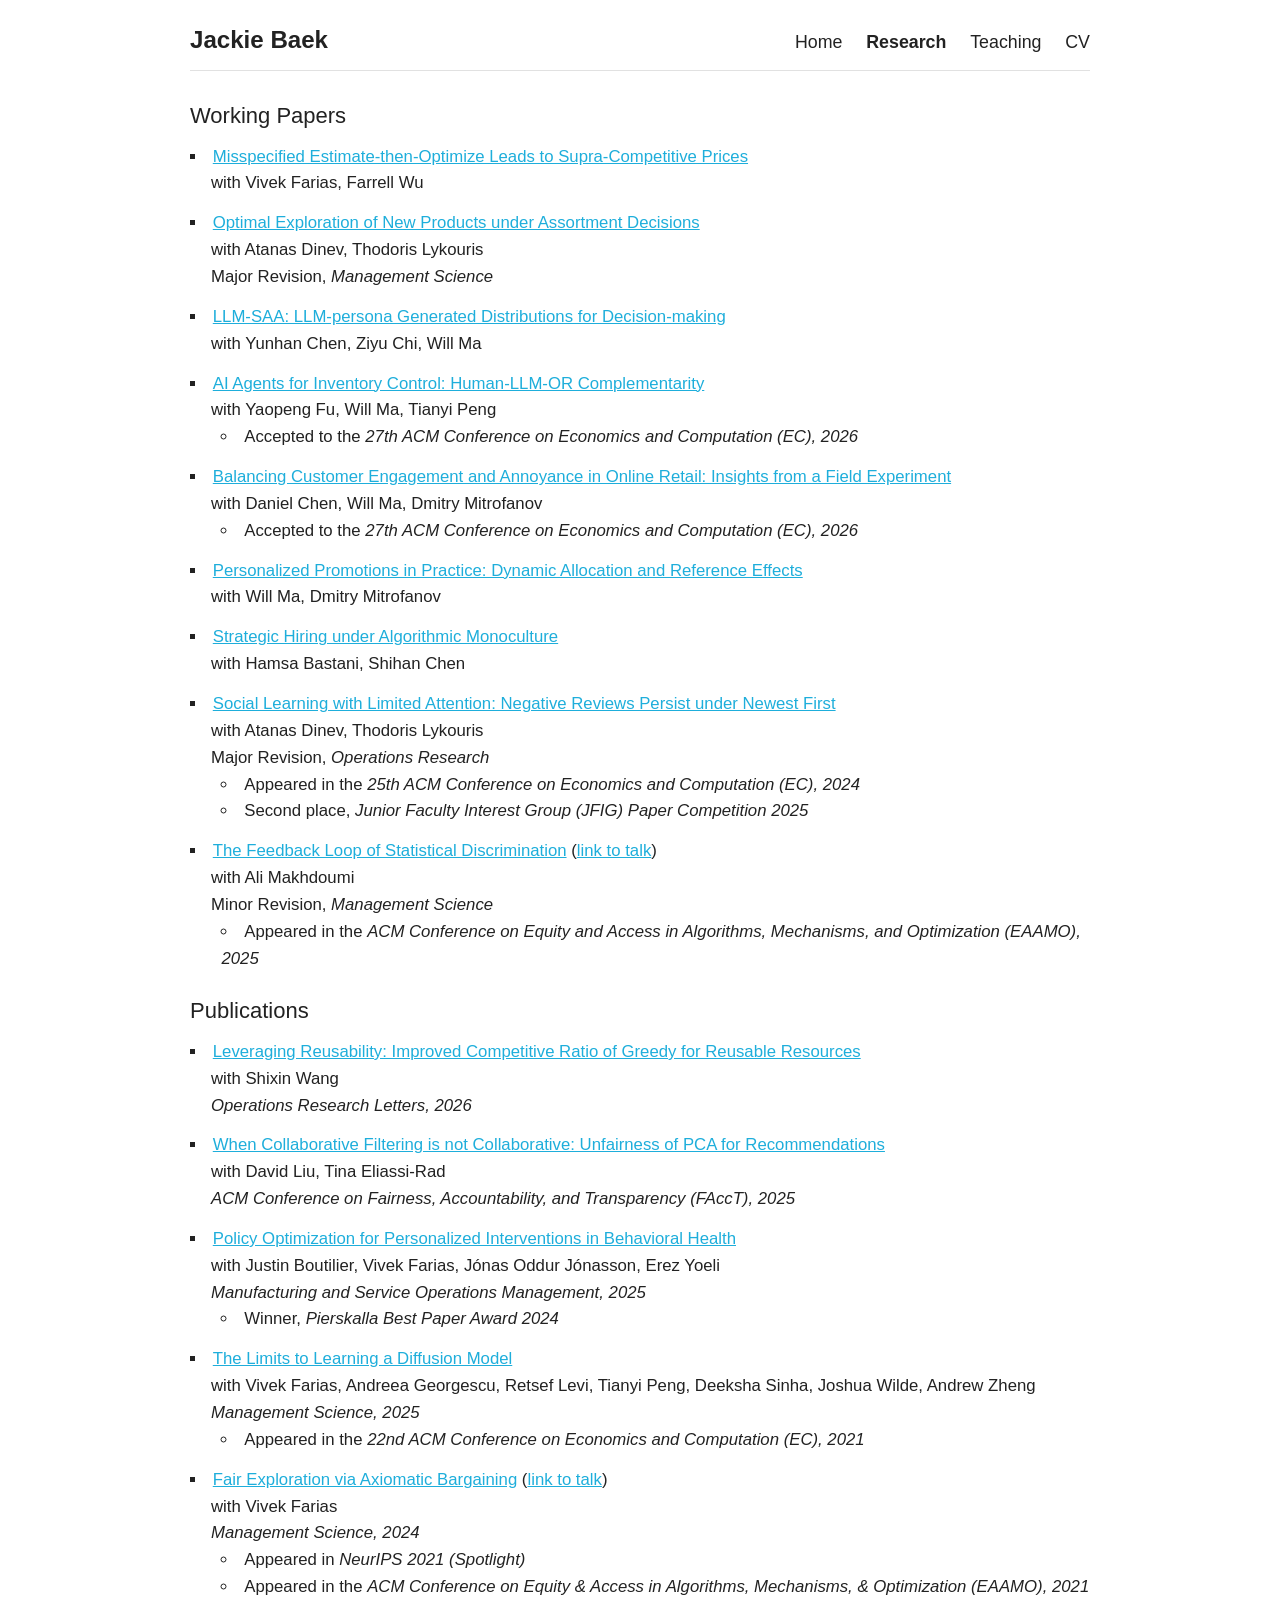
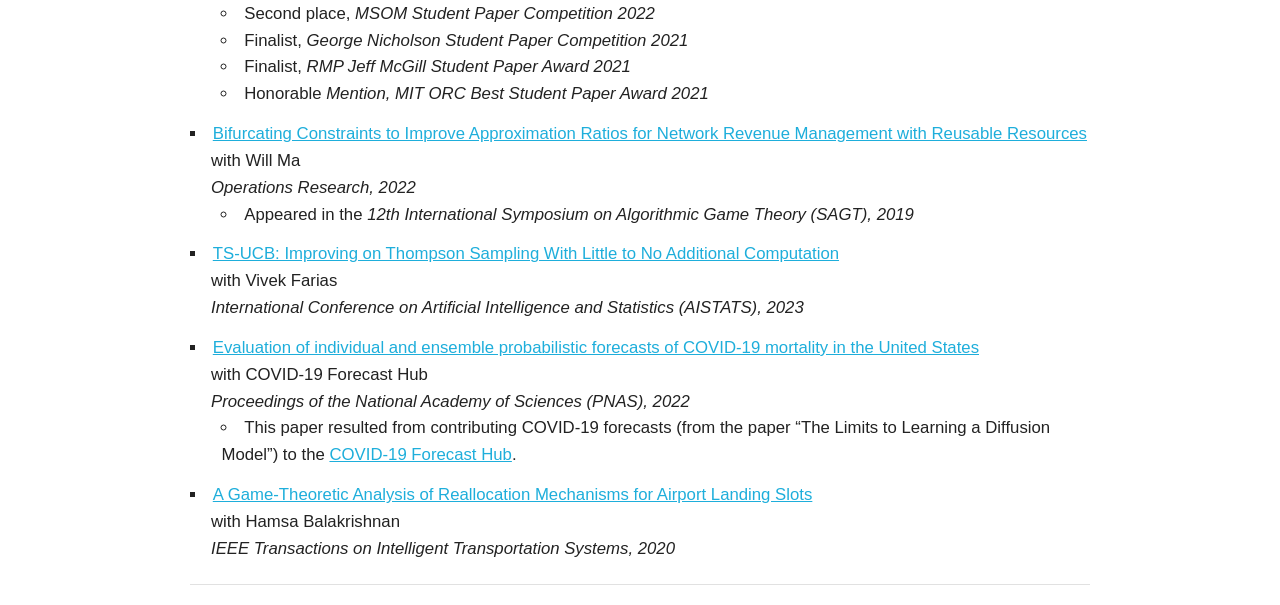
==== commit fa65fe36: "Update revision status for two papers Feedback Loop of Statistical Discrimination: major -> minor re" ====
--- a/publications.html
+++ b/publications.html
@@ -60,8 +60,6 @@
 
     <hr class="topnav-rule">
 
-          <!-- <h4 style="margin-top: 4%"> Research </h4> -->
-
           <h6  style="font-size: 22px; font-weight: 400; margin-top: 3%"> Working Papers </h6>
     <ul>
 
@@ -75,6 +73,7 @@
             <li>
                 <a href="https://arxiv.org/abs/2604.18800">Optimal Exploration of New Products under Assortment Decisions</a>
                 <dd>with Atanas Dinev, Thodoris Lykouris</dd>
+                <dd>Major Revision, <em>Management Science</em></dd>
             </li>
 
 
@@ -126,7 +125,7 @@
                 <a href="https://papers.ssrn.com/sol3/papers.cfm?abstract_id=4658797">The Feedback Loop of Statistical Discrimination</a>
                 (<a href="https://www.birs.ca/events/2025/5-day-workshops/25w5464/videos/watch/202503061032-Baek.html">link to talk</a>)
                 <dd>with Ali Makhdoumi</dd>
-                <dd>Major Revision, <em>Management Science</em></dd>
+                <dd>Minor Revision, <em>Management Science</em></dd>
                 <ul>
                     <li class='sub'>Appeared in the <em>ACM Conference on Equity and Access in Algorithms, Mechanisms, and Optimization (EAAMO), 2025</em></li>
                 </ul>
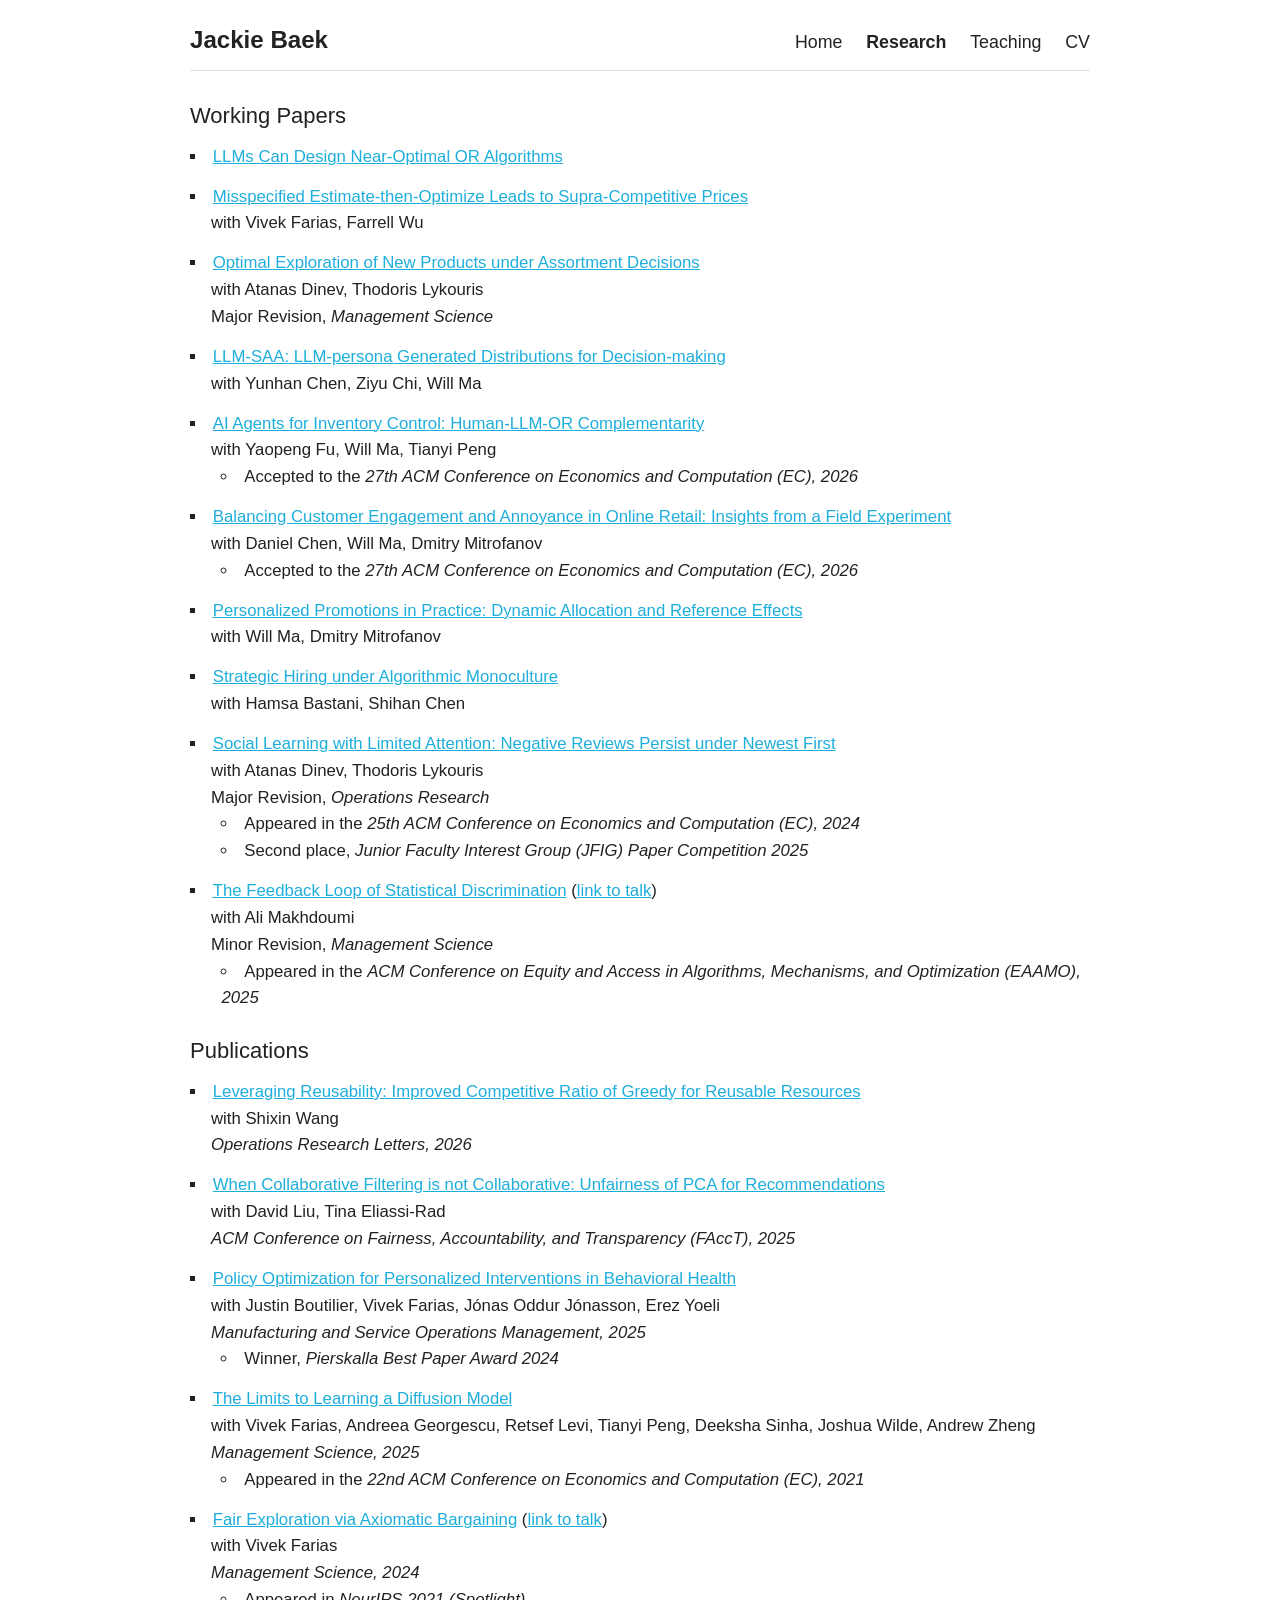
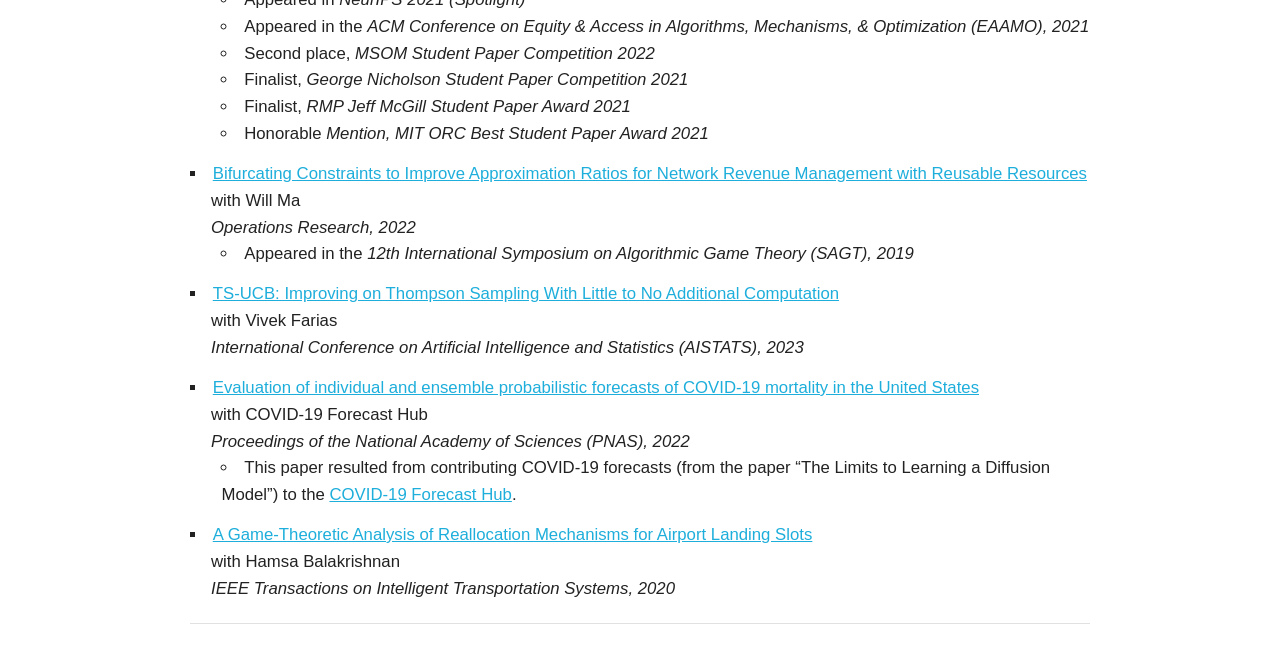
==== commit cd90fcc8: "Add working paper: LLMs Can Design Near-Optimal OR Algorithms Added to homepage (first group) and Re" ====
--- a/publications.html
+++ b/publications.html
@@ -64,6 +64,10 @@
     <ul>
 
             <li>
+                <a href="https://arxiv.org/abs/2608.27296">LLMs Can Design Near-Optimal OR Algorithms</a>
+            </li>
+
+            <li>
                 <a href="https://arxiv.org/abs/2605.16064">Misspecified Estimate-then-Optimize Leads to
 Supra-Competitive Prices</a>
                 <dd>with Vivek Farias, Farrell Wu</dd>
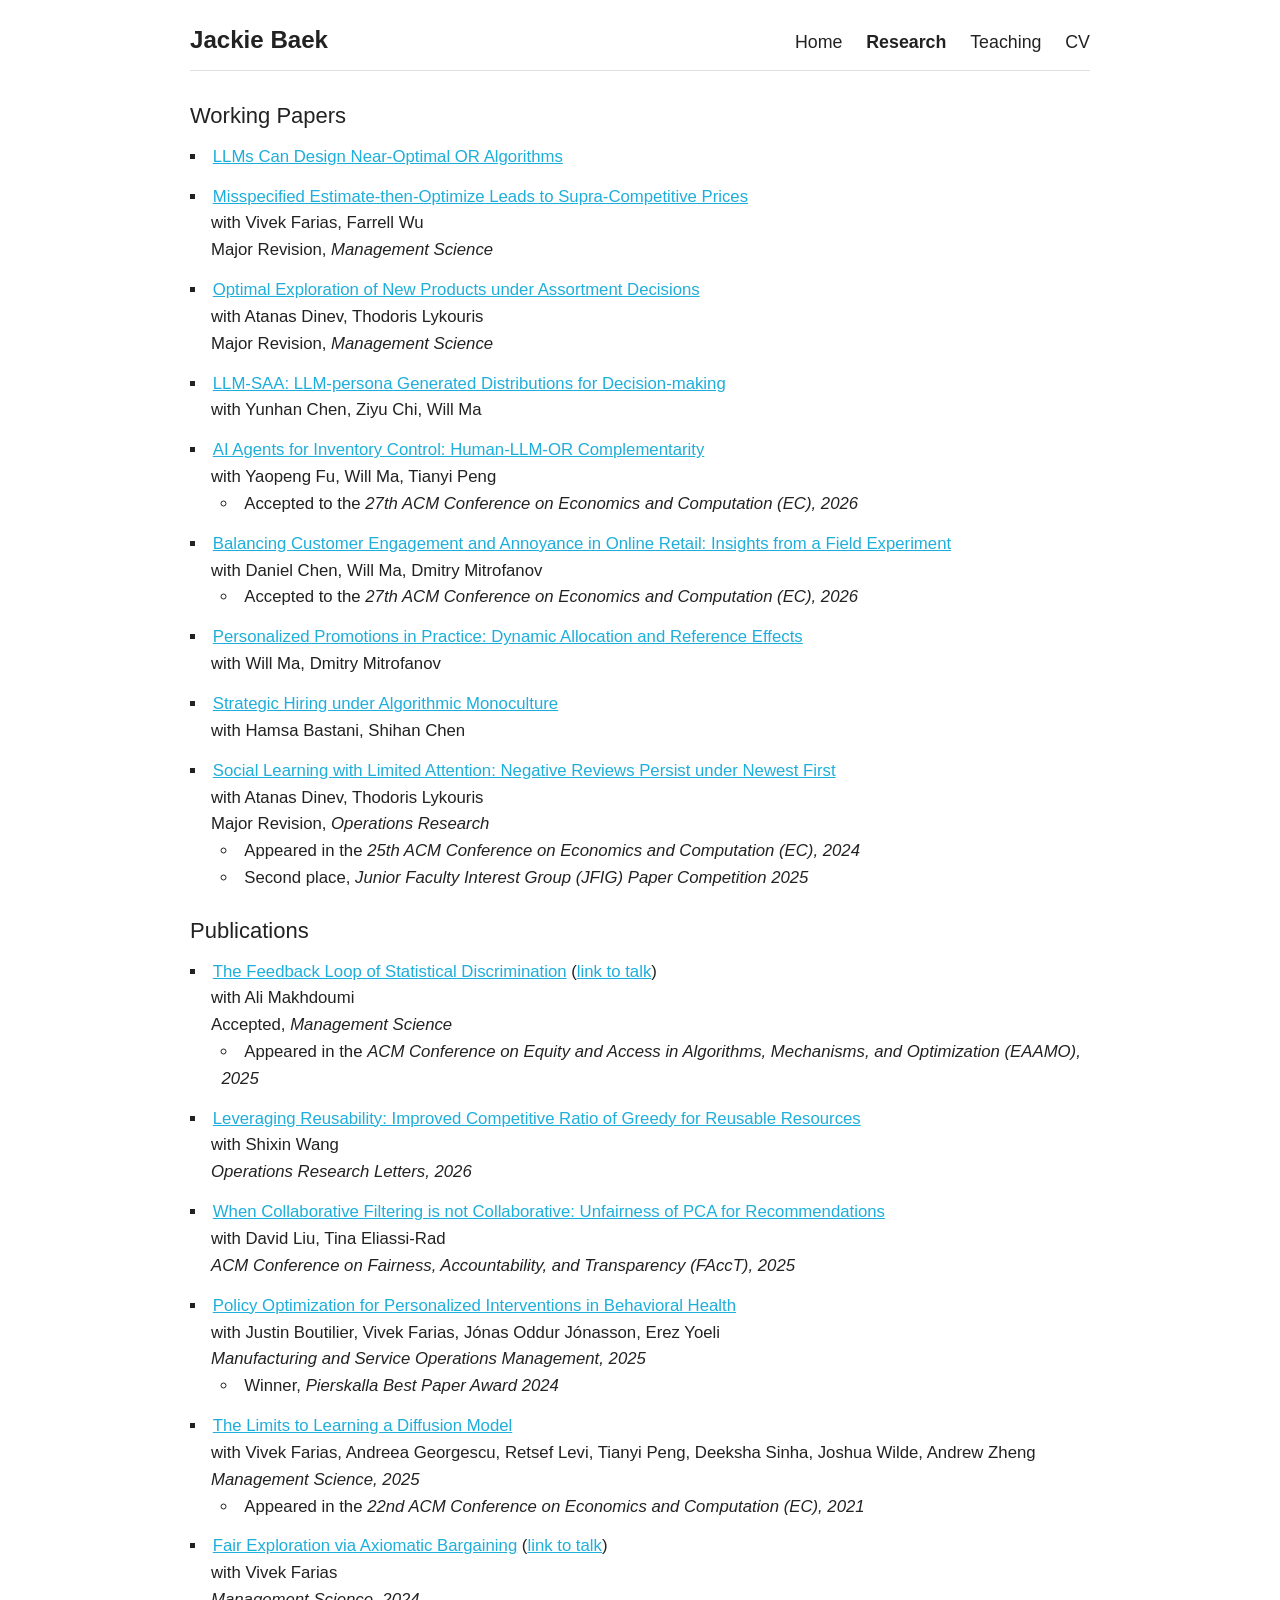
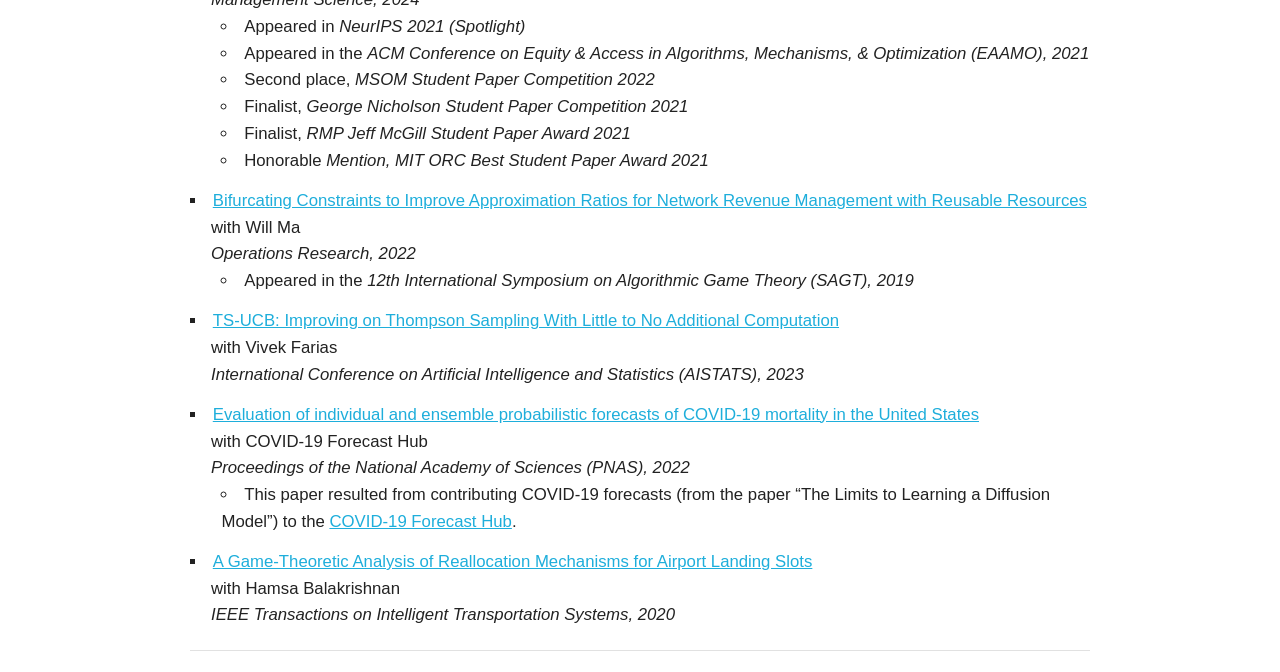
==== commit 5b3c9c4d: "Feedback Loop accepted at Management Science; Misspecified pricing major revision Co-Authored-By: Cl" ====
--- a/publications.html
+++ b/publications.html
@@ -71,6 +71,7 @@
                 <a href="https://arxiv.org/abs/2605.16064">Misspecified Estimate-then-Optimize Leads to
 Supra-Competitive Prices</a>
                 <dd>with Vivek Farias, Farrell Wu</dd>
+                <dd>Major Revision, <em>Management Science</em></dd>
             </li>
 
 
@@ -125,21 +126,21 @@
                 </ul>
             </li>
 
+
+    </ul>
+
+          <h6  style="font-size: 22px; font-weight: 400"> Publications </h6>
+    <ul>
+
             <li>
                 <a href="https://papers.ssrn.com/sol3/papers.cfm?abstract_id=4658797">The Feedback Loop of Statistical Discrimination</a>
                 (<a href="https://www.birs.ca/events/2025/5-day-workshops/25w5464/videos/watch/202503061032-Baek.html">link to talk</a>)
                 <dd>with Ali Makhdoumi</dd>
-                <dd>Minor Revision, <em>Management Science</em></dd>
+                <dd>Accepted, <em>Management Science</em></dd>
                 <ul>
                     <li class='sub'>Appeared in the <em>ACM Conference on Equity and Access in Algorithms, Mechanisms, and Optimization (EAAMO), 2025</em></li>
                 </ul>
             </li>
-
-
-    </ul>
-
-          <h6  style="font-size: 22px; font-weight: 400"> Publications </h6>
-    <ul>
 
             <li>
                 <a href="https://www.sciencedirect.com/science/article/pii/S0167637726000775">Leveraging Reusability: Improved Competitive Ratio of Greedy for Reusable Resources</a>
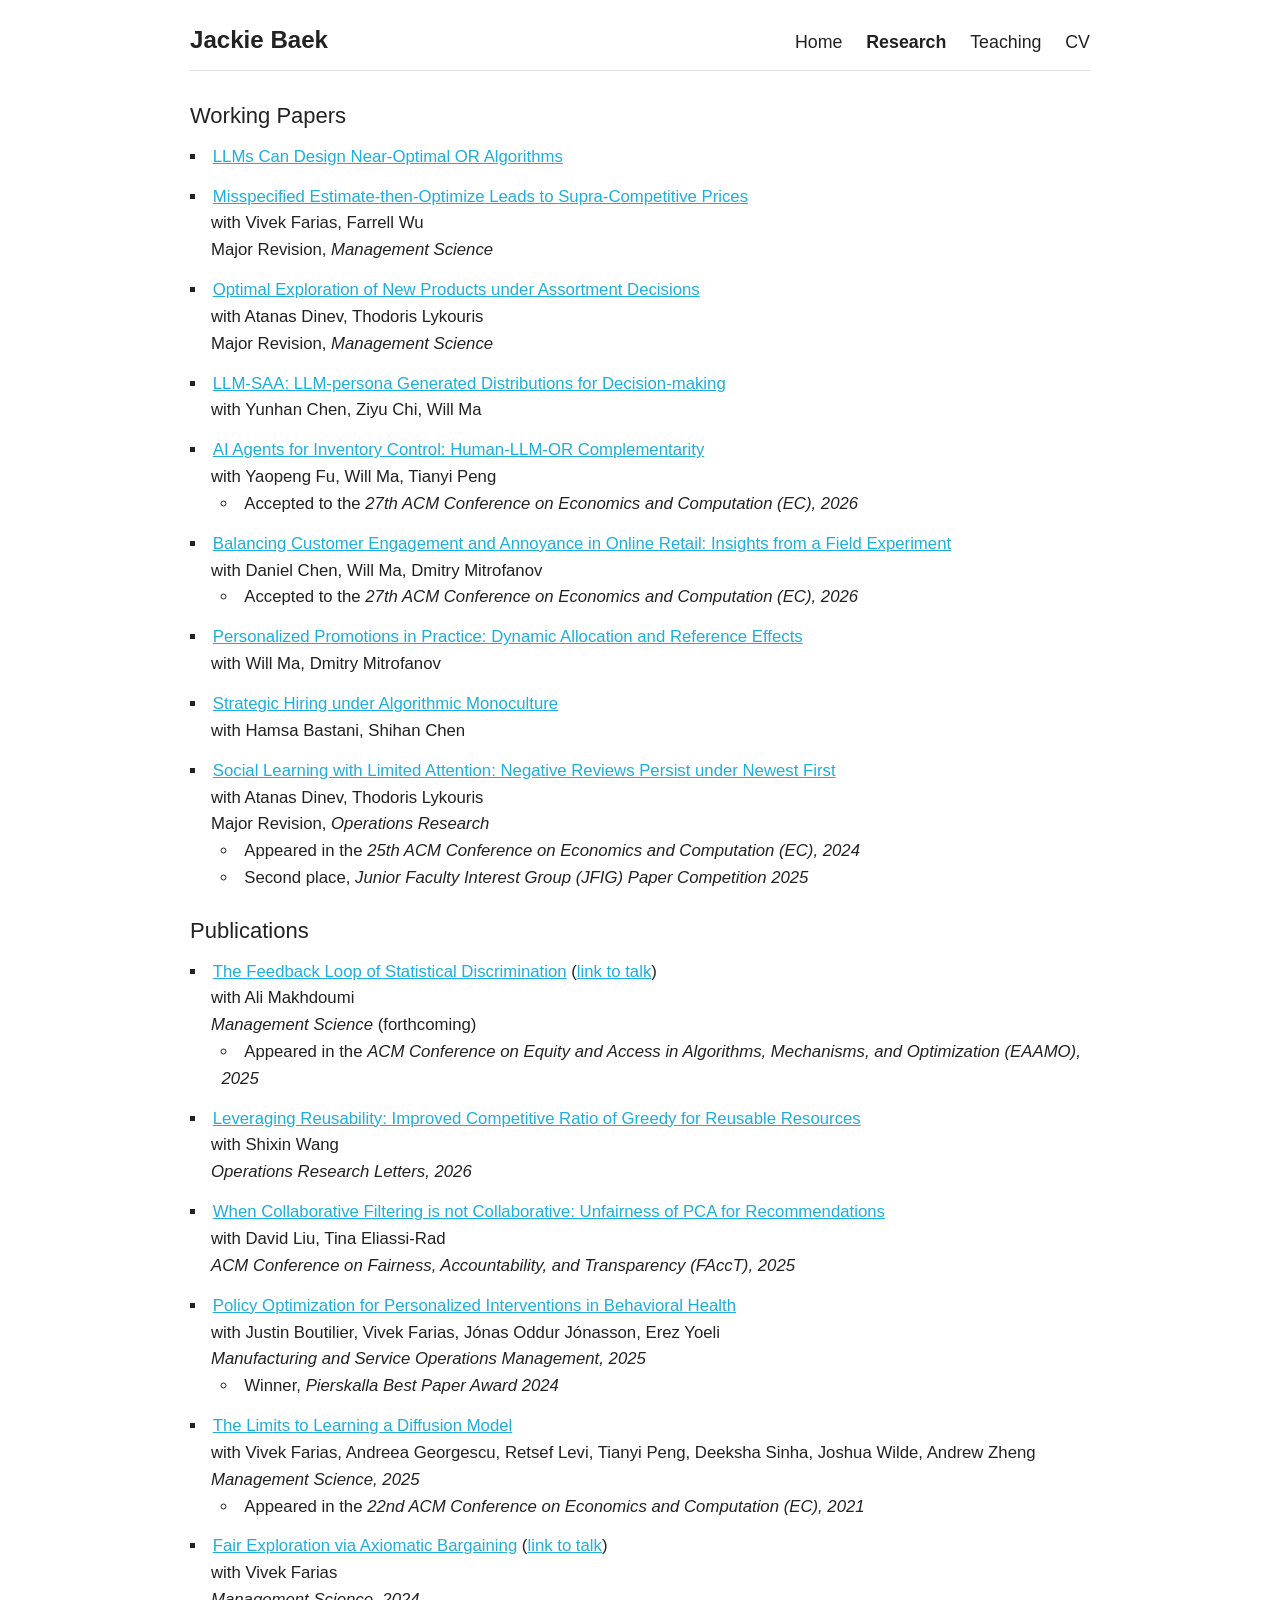
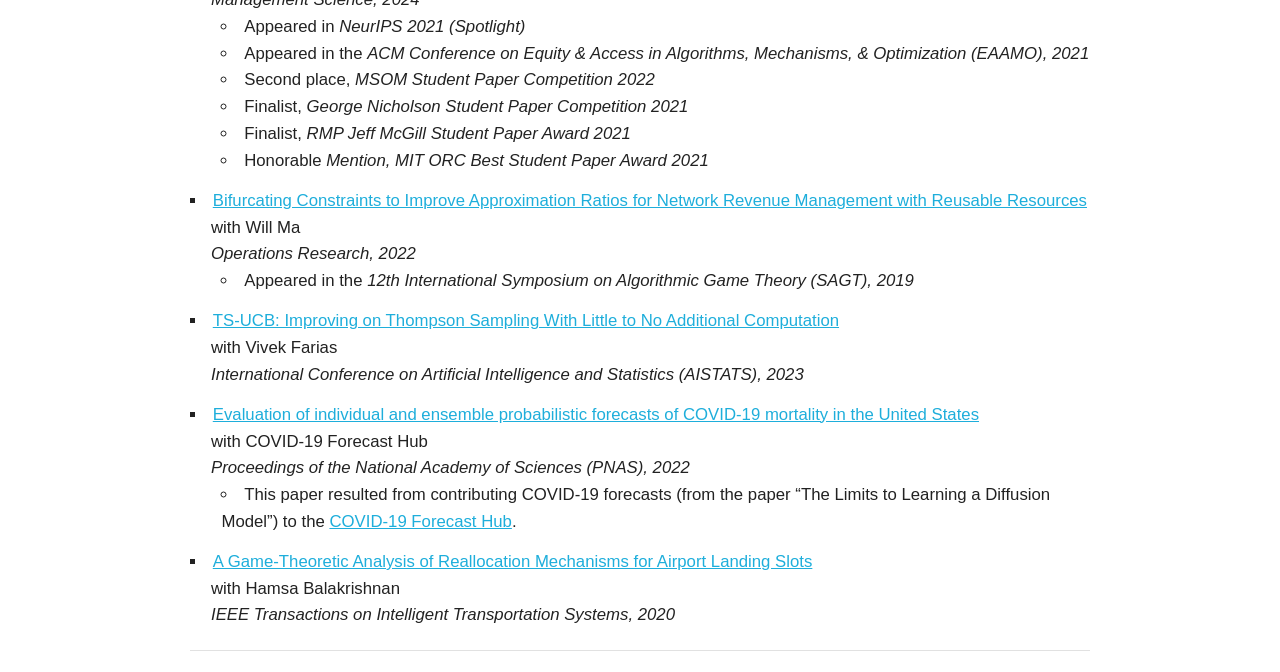
==== commit f9b664cf: "Feedback Loop: show as Management Science (forthcoming) Co-Authored-By: Claude Opus 5.5 <noreply@ant" ====
--- a/publications.html
+++ b/publications.html
@@ -136,7 +136,7 @@
                 <a href="https://papers.ssrn.com/sol3/papers.cfm?abstract_id=4658797">The Feedback Loop of Statistical Discrimination</a>
                 (<a href="https://www.birs.ca/events/2025/5-day-workshops/25w5464/videos/watch/202503061032-Baek.html">link to talk</a>)
                 <dd>with Ali Makhdoumi</dd>
-                <dd>Accepted, <em>Management Science</em></dd>
+                <dd><em>Management Science</em> (forthcoming)</dd>
                 <ul>
                     <li class='sub'>Appeared in the <em>ACM Conference on Equity and Access in Algorithms, Mechanisms, and Optimization (EAAMO), 2025</em></li>
                 </ul>
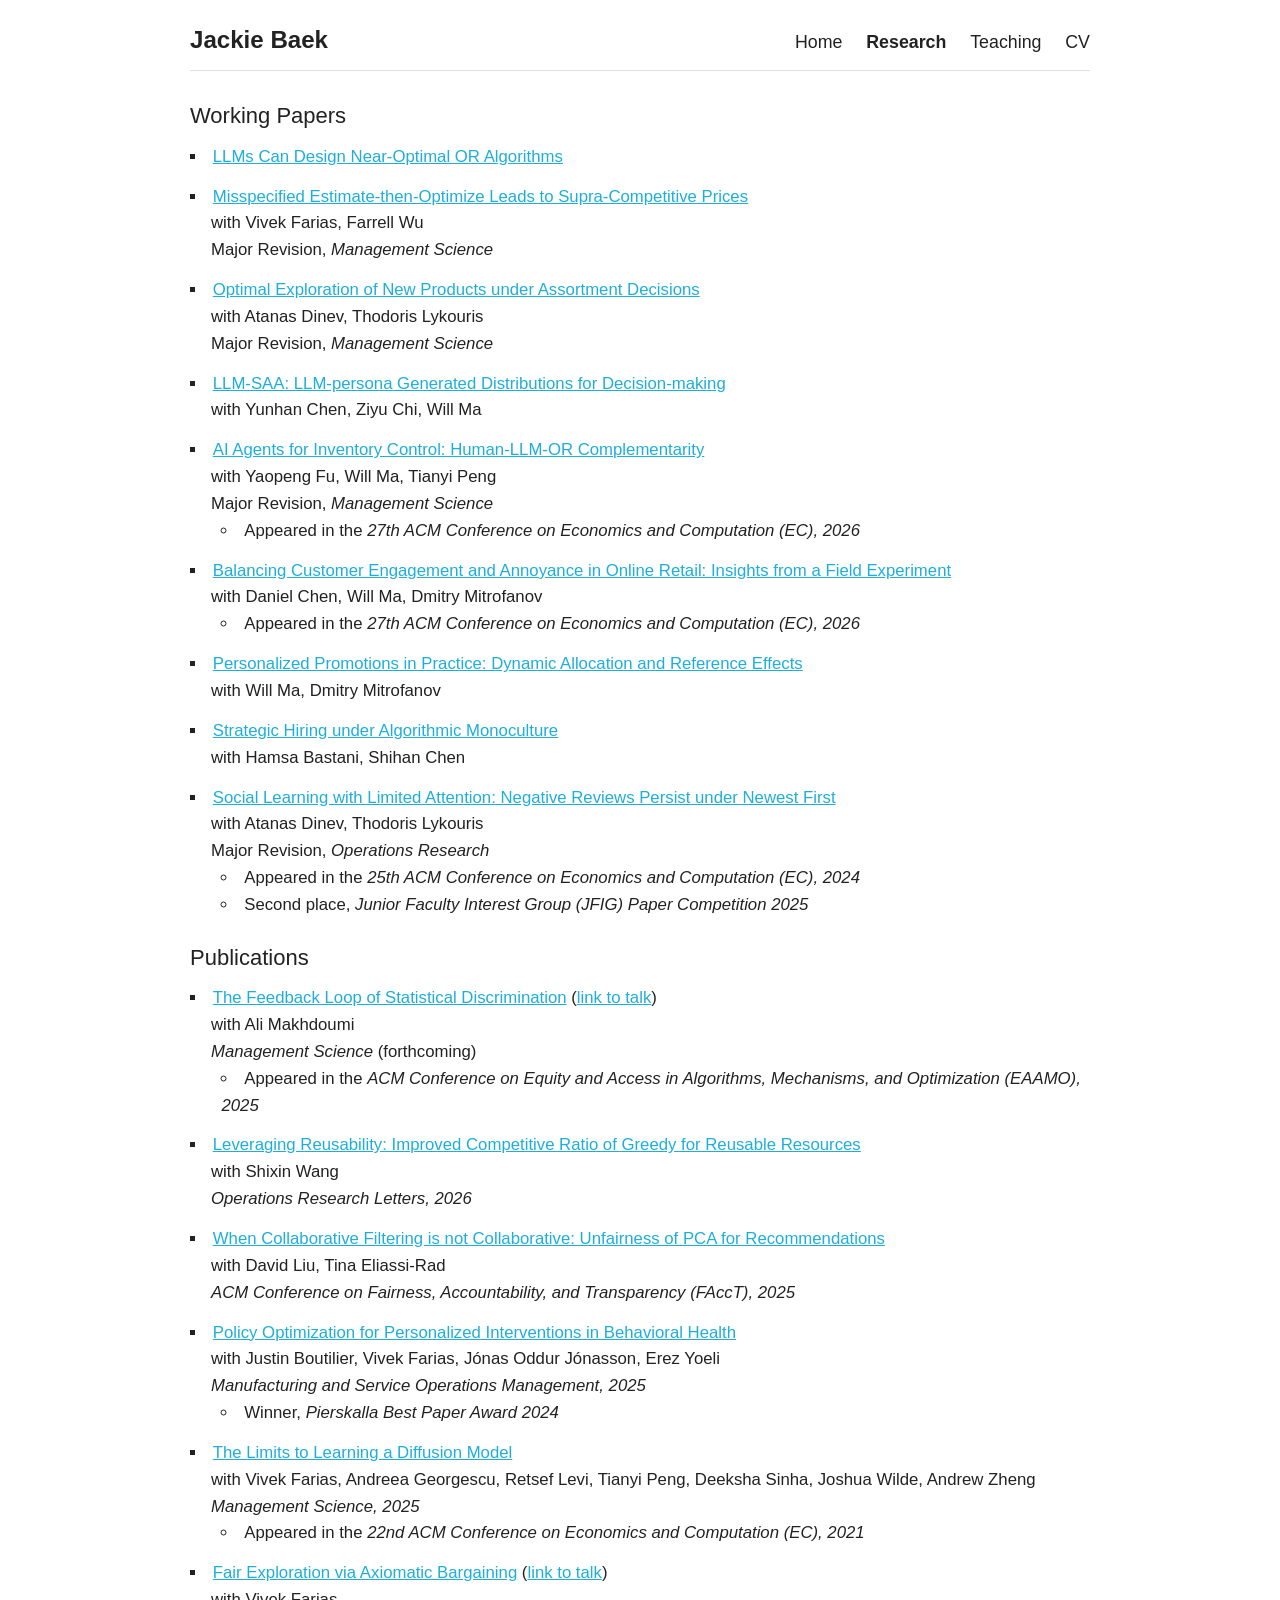
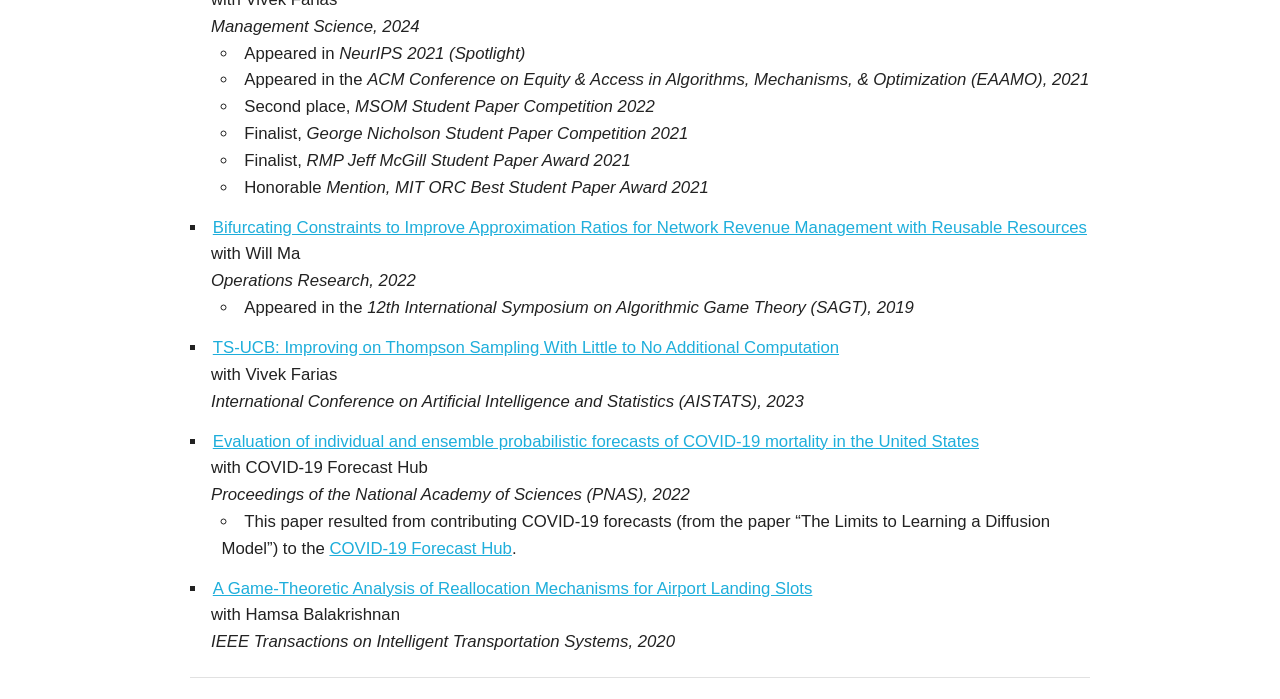
==== commit f86e2d6b: "AI Agents: major revision at Management Science; EC 2026 papers now 'Appeared in' Co-Authored-By: Cl" ====
--- a/publications.html
+++ b/publications.html
@@ -91,8 +91,9 @@
             <li>
                 <a href="https://arxiv.org/abs/2602.12631">AI Agents for Inventory Control: Human-LLM-OR Complementarity</a>
                 <dd>with Yaopeng Fu, Will Ma, Tianyi Peng</dd>
-                <ul>
-                    <li class='sub'> Accepted to the <em>27th ACM Conference on Economics and Computation (EC), 2026</em></li>
+                <dd>Major Revision, <em>Management Science</em></dd>
+                <ul>
+                    <li class='sub'> Appeared in the <em>27th ACM Conference on Economics and Computation (EC), 2026</em></li>
                 </ul>
             </li>
 
@@ -100,7 +101,7 @@
                 <a href="https://papers.ssrn.com/sol3/papers.cfm?abstract_id=6165626">Balancing Customer Engagement and Annoyance in Online Retail: Insights from a Field Experiment</a>
                 <dd>with Daniel Chen, Will Ma, Dmitry Mitrofanov</dd>
                 <ul>
-                    <li class='sub'> Accepted to the <em>27th ACM Conference on Economics and Computation (EC), 2026</em></li>
+                    <li class='sub'> Appeared in the <em>27th ACM Conference on Economics and Computation (EC), 2026</em></li>
                 </ul>
             </li>
 
